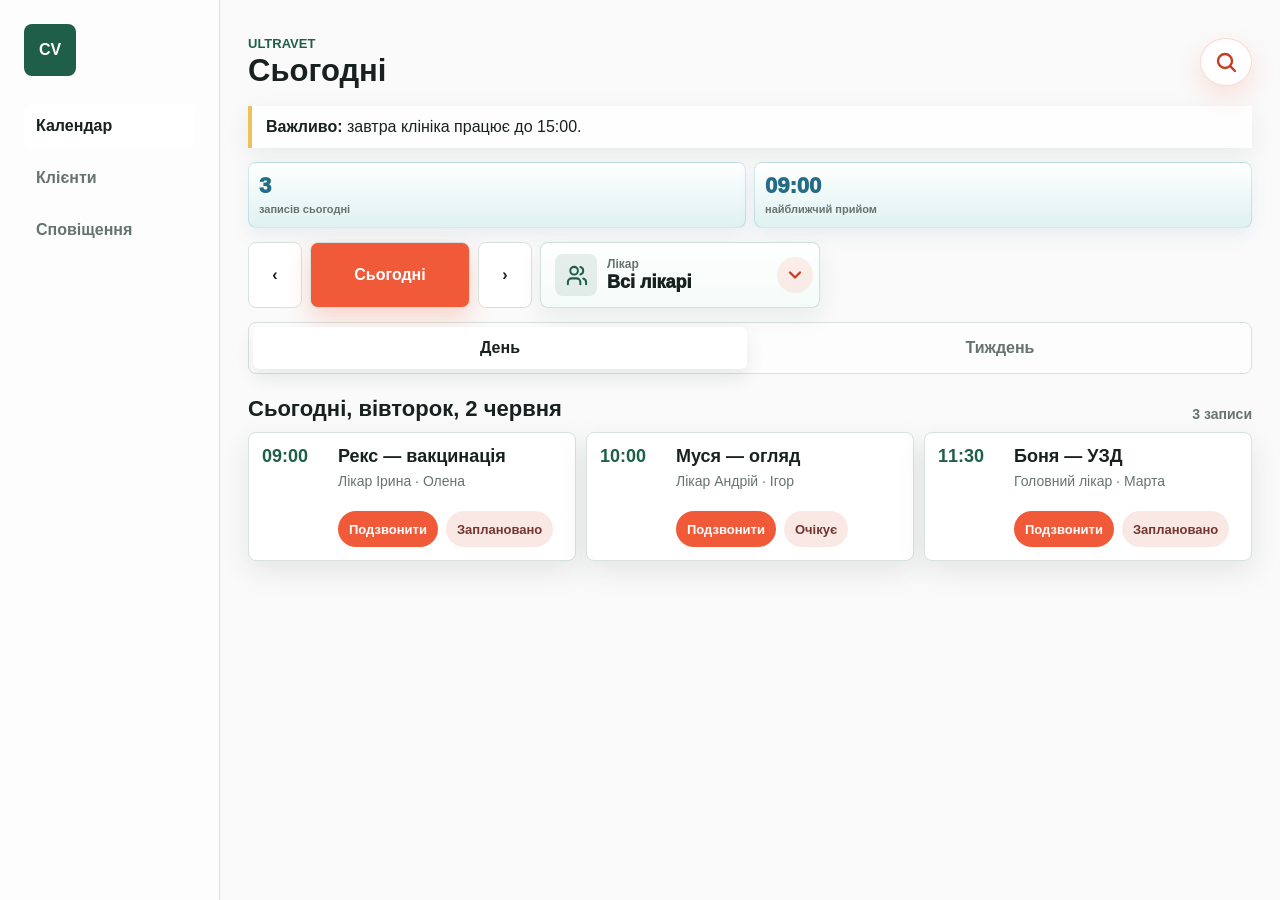
==== index.html @ 8dabe82d "Initial UltraVet prototype" ====
<!doctype html>
<html lang="uk">
  <head>
    <meta charset="UTF-8" />
    <meta name="viewport" content="width=device-width, initial-scale=1, viewport-fit=cover" />
    <title>UltraVet</title>
    <link rel="stylesheet" href="styles.css" />
  </head>
  <body>
    <div class="app-shell">
      <aside class="desktop-rail" aria-label="Основна навігація">
        <div class="brand-mark">CV</div>
        <nav>
          <button class="active" type="button" data-tab="calendar">Календар</button>
          <button type="button" data-tab="clients">Клієнти</button>
          <button type="button" data-tab="alerts">Сповіщення</button>
        </nav>
      </aside>

      <main class="screen" id="calendar">
        <header class="topbar">
          <div>
            <p class="eyebrow">UltraVet</p>
            <h1 id="dayTitle">Сьогодні</h1>
          </div>
          <button class="icon-button" id="openSearch" aria-label="Пошук">
            <svg viewBox="0 0 24 24" aria-hidden="true"><path d="m21 21-4.35-4.35M11 18a7 7 0 1 1 0-14 7 7 0 0 1 0 14Z"/></svg>
          </button>
        </header>

        <section class="notice calendar-only" aria-label="Важливе сповіщення">
          <strong>Важливо:</strong> завтра клініка працює до 15:00.
        </section>

        <section class="clinic-pulse calendar-only" aria-label="Стан дня">
          <article>
            <span id="todayTotal">0</span>
            <p>записів сьогодні</p>
          </article>
          <article>
            <span id="nextVisit">--:--</span>
            <p>найближчий прийом</p>
          </article>
        </section>

        <section class="day-controls calendar-only" aria-label="Керування календарем">
          <button class="chip" id="prevDay" aria-label="Попередній день">‹</button>
          <button class="chip primary" id="todayButton">Сьогодні</button>
          <button class="chip" id="nextDay" aria-label="Наступний день">›</button>
          <button class="chip filter doctor-filter" id="doctorFilter" type="button">
            <span class="filter-icon" aria-hidden="true">
              <svg viewBox="0 0 24 24"><path d="M16 21v-2a4 4 0 0 0-4-4H7a4 4 0 0 0-4 4v2M9.5 11a4 4 0 1 0 0-8 4 4 0 0 0 0 8ZM22 21v-2a4 4 0 0 0-3-3.87M16 3.13a4 4 0 0 1 0 7.75"/></svg>
            </span>
            <span class="filter-copy">
              <span class="filter-label">Лікар</span>
              <span class="filter-value" id="doctorFilterValue">Всі лікарі</span>
            </span>
            <span class="filter-chevron" aria-hidden="true">
              <svg viewBox="0 0 24 24"><path d="m6 9 6 6 6-6"/></svg>
            </span>
          </button>
        </section>

        <section class="view-switcher calendar-only" aria-label="Режим календаря">
          <button class="active" data-view="day">День</button>
          <button data-view="week">Тиждень</button>
        </section>

        <section class="schedule-panel calendar-only" aria-live="polite">
          <div class="schedule-heading">
            <h2 id="scheduleDate">Сьогодні</h2>
            <span id="appointmentCount">0 записів</span>
          </div>
          <div class="appointment-list" id="appointmentList"></div>
        </section>

        <section class="utility-page" id="utilityPage" hidden></section>
      </main>

      <button class="fab" id="newAppointment" aria-label="Новий запис">+</button>

      <nav class="bottom-nav" aria-label="Мобільна навігація">
        <button class="active" type="button" data-tab="calendar" aria-label="Календар">
          <svg viewBox="0 0 24 24" aria-hidden="true"><path d="M8 2v4M16 2v4M4 9h16M5 5h14a1 1 0 0 1 1 1v14a1 1 0 0 1-1 1H5a1 1 0 0 1-1-1V6a1 1 0 0 1 1-1Z"/></svg>
          Календар
        </button>
        <button type="button" data-tab="clients" aria-label="Клієнти">
          <svg viewBox="0 0 24 24" aria-hidden="true"><path d="M16 21v-2a4 4 0 0 0-4-4H7a4 4 0 0 0-4 4v2M9.5 11a4 4 0 1 0 0-8 4 4 0 0 0 0 8ZM22 21v-2a4 4 0 0 0-3-3.87M16 3.13a4 4 0 0 1 0 7.75"/></svg>
          Клієнти
        </button>
        <button type="button" data-tab="alerts" aria-label="Сповіщення">
          <svg viewBox="0 0 24 24" aria-hidden="true"><path d="M18 8a6 6 0 1 0-12 0c0 7-3 7-3 9h18c0-2-3-2-3-9ZM13.73 21a2 2 0 0 1-3.46 0"/></svg>
          <span class="nav-badge" aria-label="2 нові сповіщення">2</span>
          Сповіщення
        </button>
      </nav>
    </div>

    <div class="overlay" id="overlay" hidden></div>

    <section class="sheet" id="detailsSheet" aria-modal="true" role="dialog" aria-labelledby="detailsTitle" hidden>
      <div class="sheet-handle"></div>
      <div id="detailsContent"></div>
    </section>

    <section class="sheet tall" id="formSheet" aria-modal="true" role="dialog" aria-labelledby="formTitle" hidden>
      <div class="sheet-handle"></div>
      <form id="appointmentForm">
        <h2 id="formTitle">Новий запис</h2>
        <label>Дата <input name="date" type="date" required /></label>
        <label>Час початку <input name="start" type="time" required /></label>
        <label>
          Скільки часу забити
          <select name="duration" required>
            <option value="15">15 хв</option>
            <option value="30">30 хв</option>
            <option value="45">45 хв</option>
            <option value="60">1 година</option>
            <option value="90">1 год 30 хв</option>
            <option value="120">2 години</option>
          </select>
        </label>
        <label>Клієнт <input name="client" type="text" placeholder="Олена" required /></label>
        <label>Телефон <input name="phone" type="tel" placeholder="+380671112233" required /></label>
        <label>Тварина <input name="pet" type="text" placeholder="Рекс" required /></label>
        <label>Послуга <input name="service" type="text" placeholder="Вакцинація" required /></label>
        <label>
          Відповідальний лікар
          <select name="doctor" required></select>
        </label>
        <label>
          Статус
          <select name="status" required>
            <option>Заплановано</option>
            <option>Очікує</option>
            <option>В кабінеті</option>
            <option>Завершено</option>
          </select>
        </label>
        <label>Коментар <textarea name="comment" rows="3" placeholder="Коротка примітка"></textarea></label>
        <div class="sticky-actions">
          <button class="button ghost" type="button" data-close>Закрити</button>
          <button class="button save" type="submit">Зберегти запис</button>
        </div>
      </form>
    </section>

    <section class="sheet tall" id="searchSheet" aria-modal="true" role="dialog" aria-labelledby="searchTitle" hidden>
      <div class="sheet-handle"></div>
      <h2 id="searchTitle">Пошук</h2>
      <input class="search-input" id="searchInput" type="search" placeholder="Клієнт, телефон, тварина, послуга, лікар" />
      <div class="appointment-list compact" id="searchResults"></div>
    </section>

    <section class="sheet" id="doctorSheet" aria-modal="true" role="dialog" aria-labelledby="doctorTitle" hidden>
      <div class="sheet-handle"></div>
      <h2 id="doctorTitle">Фільтр по лікарю</h2>
      <div class="doctor-options" id="doctorOptions"></div>
    </section>

    <script src="app.js"></script>
  </body>
</html>
---- styles.css ----
:root {
  --ink: #18211f;
  --muted: #66736f;
  --line: #d8e2dc;
  --paper: #fafafa;
  --panel: #ffffff;
  --mint: #cce8d4;
  --pine: #1f5f4a;
  --accent: #f05a38;
  --accent-dark: #c63d24;
  --sky: #dff2f1;
  --blue: #246b86;
  --amber: #f0c05a;
  --coral: #dc6f5d;
  --shadow: 0 18px 48px rgba(30, 45, 39, 0.16);
  font-family: "Avenir Next", "Trebuchet MS", sans-serif;
}

* {
  box-sizing: border-box;
}

body {
  margin: 0;
  color: var(--ink);
  background: var(--paper);
}

button,
input,
select,
textarea {
  font: inherit;
}

button,
a {
  -webkit-tap-highlight-color: transparent;
}

.app-shell {
  min-height: 100dvh;
}

.screen {
  width: min(100%, 1120px);
  margin: 0 auto;
  padding: max(18px, env(safe-area-inset-top)) 16px 108px;
}

.topbar {
  display: flex;
  align-items: center;
  justify-content: space-between;
  gap: 16px;
  padding-top: 4px;
}

.eyebrow {
  margin: 0 0 4px;
  color: var(--pine);
  font-size: 13px;
  font-weight: 800;
  text-transform: uppercase;
}

h1,
h2,
p {
  margin-top: 0;
}

h1 {
  margin-bottom: 0;
  font-size: 31px;
  line-height: 1.05;
}

h2 {
  margin-bottom: 14px;
  font-size: 22px;
}

.icon-button,
.chip,
.button,
.fab,
.bottom-nav button {
  min-height: 48px;
  border: 0;
  cursor: pointer;
}

.icon-button {
  display: grid;
  place-items: center;
  width: 52px;
  border: 1px solid rgba(240, 90, 56, 0.22);
  border-radius: 50%;
  color: var(--accent-dark);
  background: var(--panel);
  box-shadow: 0 10px 26px rgba(240, 90, 56, 0.16);
  font-size: 28px;
}

.icon-button svg {
  width: 24px;
  height: 24px;
  fill: none;
  stroke: currentColor;
  stroke-linecap: round;
  stroke-linejoin: round;
  stroke-width: 2.4;
}

.notice {
  margin: 18px 0 14px;
  padding: 12px 14px;
  border-left: 4px solid var(--amber);
  background: rgba(255, 255, 255, 0.76);
  box-shadow: 0 8px 24px rgba(30, 45, 39, 0.08);
}

.clinic-pulse {
  display: grid;
  grid-template-columns: repeat(2, 1fr);
  gap: 8px;
  margin-bottom: 14px;
}

.clinic-pulse article {
  min-width: 0;
  padding: 12px 10px;
  border: 1px solid rgba(36, 107, 134, 0.16);
  border-radius: 8px;
  background: linear-gradient(180deg, white, var(--sky));
  box-shadow: 0 8px 18px rgba(36, 107, 134, 0.08);
}

.clinic-pulse span {
  display: block;
  color: var(--blue);
  font-size: 22px;
  font-weight: 950;
  line-height: 1;
}

.clinic-pulse p {
  margin: 6px 0 0;
  color: var(--muted);
  font-size: 11px;
  font-weight: 850;
  line-height: 1.15;
}

.day-controls {
  display: grid;
  grid-template-columns: 48px 1fr 48px;
  gap: 8px;
}

.chip {
  border: 1px solid var(--line);
  border-radius: 8px;
  color: var(--ink);
  background: var(--panel);
  font-weight: 800;
}

.chip.primary {
  color: white;
  background: var(--accent);
  box-shadow: 0 10px 24px rgba(240, 90, 56, 0.24);
}

.chip.filter {
  grid-column: 1 / -1;
  text-align: left;
  padding: 0 14px;
}

.doctor-filter {
  display: grid;
  grid-template-columns: 42px 1fr 28px;
  align-items: center;
  gap: 10px;
  min-height: 66px;
  padding: 8px 12px;
  border-color: rgba(31, 95, 74, 0.18);
  background: linear-gradient(180deg, #ffffff, #f4fbf8);
  box-shadow: 0 10px 24px rgba(30, 45, 39, 0.07);
}

.doctor-filter:focus-visible {
  outline: 3px solid rgba(240, 90, 56, 0.28);
  outline-offset: 2px;
  border-color: rgba(240, 90, 56, 0.42);
}

.filter-icon {
  display: grid;
  place-items: center;
  width: 42px;
  height: 42px;
  border-radius: 8px;
  color: var(--pine);
  background: rgba(31, 95, 74, 0.1);
}

.filter-icon svg {
  width: 23px;
  height: 23px;
  fill: none;
  stroke: currentColor;
  stroke-linecap: round;
  stroke-linejoin: round;
  stroke-width: 2.1;
}

.filter-copy {
  display: grid;
  gap: 2px;
  min-width: 0;
}

.filter-label {
  color: var(--muted);
  font-size: 12px;
  font-weight: 850;
  line-height: 1;
}

.filter-value {
  overflow: hidden;
  color: var(--ink);
  font-size: 18px;
  font-weight: 950;
  line-height: 1.15;
  text-overflow: ellipsis;
  white-space: nowrap;
}

.filter-chevron {
  display: grid;
  place-items: center;
  width: 36px;
  height: 36px;
  border-radius: 50%;
  color: var(--accent-dark);
  background: rgba(240, 90, 56, 0.1);
}

.filter-chevron svg {
  width: 20px;
  height: 20px;
  fill: none;
  stroke: currentColor;
  stroke-linecap: round;
  stroke-linejoin: round;
  stroke-width: 2.8;
}

.view-switcher {
  display: grid;
  grid-template-columns: repeat(2, 1fr);
  gap: 6px;
  margin: 14px 0;
  padding: 4px;
  border: 1px solid var(--line);
  border-radius: 8px;
  background: rgba(255, 255, 255, 0.7);
}

.view-switcher button {
  min-height: 42px;
  border: 0;
  border-radius: 6px;
  background: transparent;
  color: var(--muted);
  font-weight: 800;
}

.view-switcher .active {
  color: var(--ink);
  background: white;
  box-shadow: 0 8px 18px rgba(30, 45, 39, 0.1);
}

.schedule-panel {
  padding-top: 8px;
}

.schedule-heading {
  display: flex;
  align-items: end;
  justify-content: space-between;
  gap: 12px;
  margin-bottom: 10px;
}

.schedule-heading h2 {
  margin: 0;
}

.schedule-heading span {
  color: var(--muted);
  font-size: 14px;
  font-weight: 800;
}

.appointment-list {
  display: grid;
  gap: 10px;
}

.appointment-card {
  display: grid;
  grid-template-columns: 64px 1fr;
  gap: 12px;
  width: 100%;
  min-height: 86px;
  padding: 13px;
  border: 1px solid var(--line);
  border-radius: 8px;
  color: inherit;
  background: white;
  box-shadow: 0 10px 28px rgba(30, 45, 39, 0.1);
  text-align: left;
  transition: transform 160ms ease, border-color 160ms ease, box-shadow 160ms ease;
}

.appointment-card:active {
  transform: scale(0.985);
}

.appointment-card:focus-visible {
  outline: 3px solid rgba(240, 90, 56, 0.28);
  outline-offset: 2px;
}

.time {
  color: var(--pine);
  font-size: 18px;
  font-weight: 900;
}

.card-main strong {
  display: block;
  margin-bottom: 5px;
  font-size: 18px;
}

.meta {
  color: var(--muted);
  font-size: 14px;
  line-height: 1.35;
}

.card-actions {
  display: flex;
  flex-wrap: wrap;
  gap: 8px;
  grid-column: 2;
  margin-top: 8px;
}

.call-link,
.status-pill,
.status-action {
  display: inline-flex;
  align-items: center;
  min-height: 36px;
  padding: 0 11px;
  border-radius: 999px;
  font-size: 13px;
  font-weight: 900;
  text-decoration: none;
}

.call-link {
  color: white;
  background: var(--accent);
}

.status-pill {
  color: #74372d;
  background: rgba(220, 111, 93, 0.16);
}

.status-action {
  border: 0;
  color: var(--blue);
  background: rgba(36, 107, 134, 0.1);
  cursor: pointer;
}

.fab {
  position: fixed;
  right: 18px;
  bottom: calc(84px + env(safe-area-inset-bottom));
  z-index: 20;
  width: 62px;
  height: 62px;
  border-radius: 50%;
  color: white;
  background: var(--accent);
  box-shadow: 0 16px 34px rgba(240, 90, 56, 0.34);
  font-size: 34px;
  line-height: 1;
}

.bottom-nav {
  position: fixed;
  right: 0;
  bottom: 0;
  left: 0;
  z-index: 18;
  display: grid;
  grid-template-columns: repeat(3, 1fr);
  padding: 8px 6px calc(8px + env(safe-area-inset-bottom));
  border-top: 1px solid var(--line);
  background: rgba(255, 255, 255, 0.96);
  backdrop-filter: blur(18px);
}

.bottom-nav button {
  display: grid;
  place-items: center;
  gap: 4px;
  border: 0;
  color: var(--muted);
  background: transparent;
  font-size: 11px;
  font-weight: 800;
  text-decoration: none;
}

.bottom-nav svg {
  width: 22px;
  height: 22px;
  fill: none;
  stroke: currentColor;
  stroke-linecap: round;
  stroke-linejoin: round;
  stroke-width: 2.15;
}

.bottom-nav .active {
  color: var(--accent-dark);
}

.bottom-nav button {
  position: relative;
}

.nav-badge {
  position: absolute;
  top: 3px;
  right: 18%;
  display: grid;
  place-items: center;
  min-width: 18px;
  height: 18px;
  padding: 0 5px;
  border-radius: 999px;
  color: white;
  background: var(--accent);
  font-size: 10px;
  line-height: 1;
}

.overlay {
  position: fixed;
  inset: 0;
  z-index: 30;
  background: rgba(24, 33, 31, 0.34);
}

.sheet {
  position: fixed;
  right: 0;
  bottom: 0;
  left: 0;
  z-index: 40;
  max-height: 86dvh;
  padding: 10px 16px calc(18px + env(safe-area-inset-bottom));
  overflow: auto;
  border-radius: 18px 18px 0 0;
  background: var(--panel);
  box-shadow: var(--shadow);
}

.sheet.tall {
  max-height: 92dvh;
}

.sheet-handle {
  width: 44px;
  height: 5px;
  margin: 0 auto 18px;
  border-radius: 999px;
  background: #c7d2cc;
}

.detail-title {
  margin-bottom: 8px;
  font-size: 25px;
}

.detail-grid {
  display: grid;
  gap: 9px;
  margin: 18px 0;
}

.status-select {
  min-height: 46px;
  margin-top: 12px;
  margin-bottom: 16px;
  border-color: rgba(240, 90, 56, 0.34);
  font-weight: 900;
}

.detail-grid div {
  display: flex;
  justify-content: space-between;
  gap: 14px;
  padding-bottom: 9px;
  border-bottom: 1px solid var(--line);
}

.sheet-actions,
.sticky-actions {
  display: grid;
  grid-template-columns: 1fr 1fr;
  gap: 10px;
}

.sheet-actions {
  grid-template-columns: 1fr;
}

.button {
  display: inline-flex;
  align-items: center;
  justify-content: center;
  border-radius: 8px;
  padding: 0 16px;
  font-weight: 900;
  text-decoration: none;
}

.button.save {
  color: white;
  background: var(--accent);
}

.button.ghost {
  color: var(--ink);
  background: #edf3ef;
}

form {
  display: grid;
  gap: 12px;
}

label {
  display: grid;
  gap: 7px;
  color: var(--muted);
  font-size: 13px;
  font-weight: 900;
}

input,
select,
textarea {
  width: 100%;
  min-height: 50px;
  border: 1px solid var(--line);
  border-radius: 8px;
  padding: 12px;
  color: var(--ink);
  background: white;
}

textarea {
  resize: vertical;
}

.sticky-actions {
  position: sticky;
  bottom: 0;
  margin: 8px -16px calc(-18px - env(safe-area-inset-bottom));
  padding: 12px 16px calc(12px + env(safe-area-inset-bottom));
  background: linear-gradient(rgba(255, 255, 255, 0.82), white 28%);
}

.search-input {
  margin-bottom: 14px;
}

.doctor-options {
  display: grid;
  gap: 8px;
}

.doctor-options button {
  min-height: 52px;
  border: 1px solid var(--line);
  border-radius: 8px;
  background: white;
  text-align: left;
  padding: 0 14px;
  font-weight: 900;
}

.empty-state {
  padding: 28px 16px;
  border: 1px dashed #b7c8bf;
  border-radius: 8px;
  color: var(--muted);
  background: rgba(255, 255, 255, 0.62);
  text-align: center;
}

.utility-page {
  display: grid;
  gap: 12px;
  padding-top: 18px;
}

.utility-card {
  display: grid;
  gap: 8px;
  padding: 16px;
  border: 1px solid var(--line);
  border-radius: 8px;
  background: white;
  box-shadow: 0 10px 28px rgba(30, 45, 39, 0.08);
}

.utility-card h2,
.utility-card h3,
.utility-card p {
  margin: 0;
}

.utility-card h3 {
  font-size: 18px;
}

.utility-actions {
  display: flex;
  flex-wrap: wrap;
  gap: 8px;
  margin-top: 6px;
}

.mini-button {
  display: inline-flex;
  align-items: center;
  min-height: 40px;
  padding: 0 12px;
  border: 0;
  border-radius: 8px;
  color: white;
  background: var(--accent);
  font-weight: 900;
  text-decoration: none;
}

.desktop-rail {
  display: none;
}

@media (min-width: 760px) {
  .app-shell {
    display: grid;
    grid-template-columns: 220px 1fr;
  }

  .desktop-rail {
    position: sticky;
    top: 0;
    display: block;
    min-height: 100dvh;
    padding: 24px;
    border-right: 1px solid var(--line);
    background: rgba(255, 255, 255, 0.7);
  }

  .brand-mark {
    display: grid;
    place-items: center;
    width: 52px;
    height: 52px;
    margin-bottom: 28px;
    border-radius: 8px;
    color: white;
    background: var(--pine);
    font-weight: 900;
  }

  .desktop-rail nav {
    display: grid;
    gap: 8px;
  }

  .desktop-rail button {
    border: 0;
    padding: 13px 12px;
    border-radius: 8px;
    color: var(--muted);
    background: transparent;
    font-weight: 900;
    text-align: left;
    text-decoration: none;
  }

  .desktop-rail button.active {
    color: var(--ink);
    background: white;
  }

  .screen {
    padding: 32px 28px;
  }

  .bottom-nav,
  .fab {
    display: none;
  }

  .day-controls {
    grid-template-columns: 54px 160px 54px minmax(210px, 280px);
  }

  .chip.filter {
    grid-column: auto;
  }

  .appointment-list {
    grid-template-columns: repeat(2, minmax(0, 1fr));
  }

  .sheet {
    right: 28px;
    left: auto;
    width: min(460px, calc(100vw - 56px));
    border-radius: 18px;
    bottom: 28px;
  }
}

@media (min-width: 1100px) {
  .appointment-list {
    grid-template-columns: repeat(3, minmax(0, 1fr));
  }
}
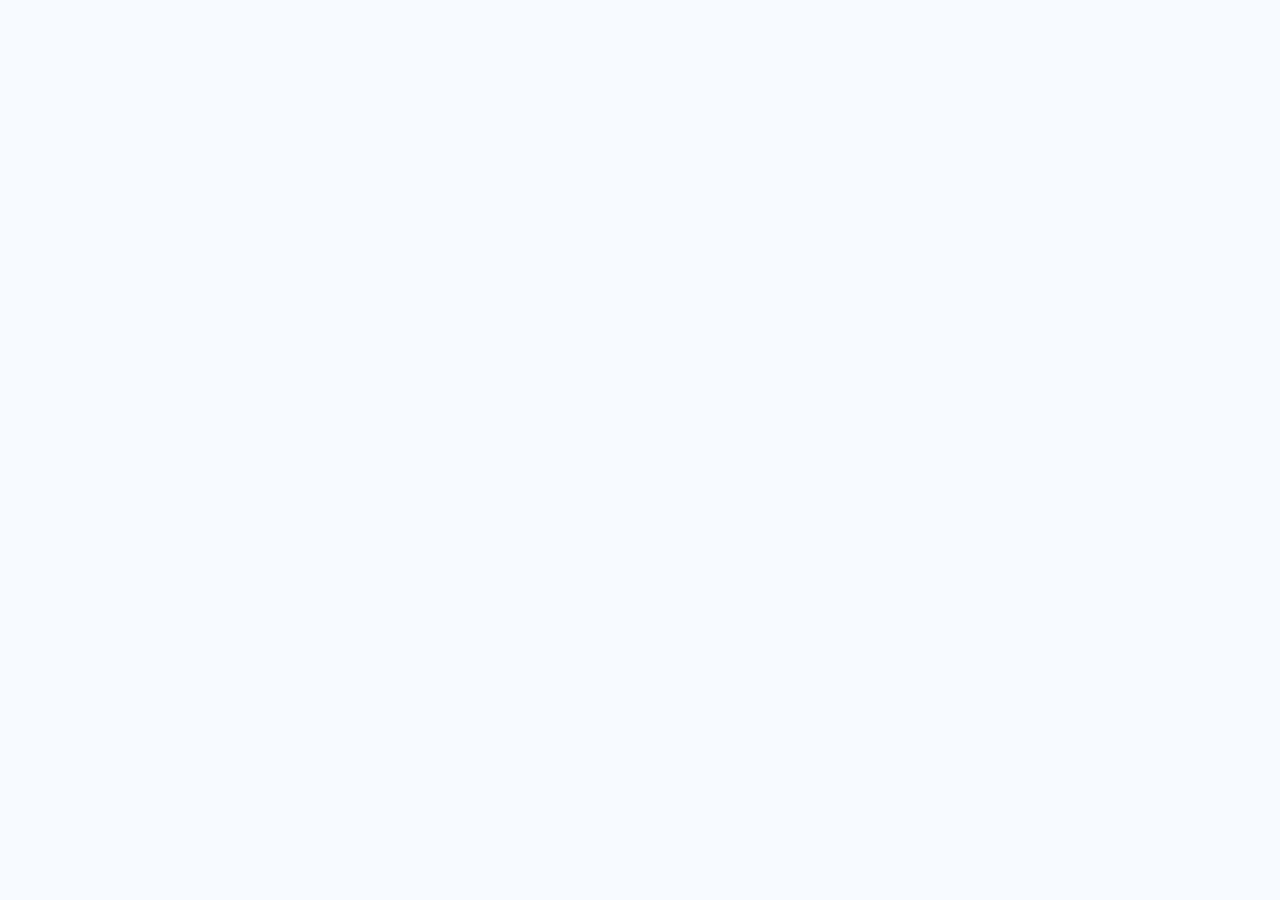
==== commit 8ee3850a: "fix" ====
--- a/index.html
+++ b/index.html
@@ -3,18 +3,46 @@
   <head>
     <meta charset="UTF-8" />
     <meta name="viewport" content="width=device-width, initial-scale=1, viewport-fit=cover" />
-    <title>UltraVet</title>
+    <title>CalendarVet</title>
     <link rel="stylesheet" href="styles.css" />
   </head>
   <body>
-    <div class="app-shell">
+
+    <!-- LOADING SPLASH -->
+    <div class="splash" id="splash" hidden>
+      <div class="splash-logo">UV</div>
+    </div>
+
+    <!-- LOGIN SCREEN -->
+    <div class="login-screen" id="loginScreen" hidden>
+      <div class="login-card">
+        <div class="login-logo">UV</div>
+        <h1 class="login-title">UltraVet</h1>
+        <p class="login-sub">Ветеринарна клініка</p>
+        <form id="loginForm">
+          <label>Email
+            <input name="email" type="email" placeholder="doctor@clinic.com" autocomplete="email" required />
+          </label>
+          <label>Пароль
+            <input name="password" type="password" placeholder="••••••••" autocomplete="current-password" required />
+          </label>
+          <div id="loginError" class="login-error" hidden></div>
+          <button class="button save login-btn" type="submit" id="loginBtn">Увійти</button>
+        </form>
+      </div>
+    </div>
+
+    <!-- MAIN APP -->
+    <div class="app-shell" id="appShell" hidden>
       <aside class="desktop-rail" aria-label="Основна навігація">
-        <div class="brand-mark">CV</div>
+        <div class="brand-mark">UltraVet</div>
         <nav>
           <button class="active" type="button" data-tab="calendar">Календар</button>
           <button type="button" data-tab="clients">Клієнти</button>
           <button type="button" data-tab="alerts">Сповіщення</button>
         </nav>
+        <div class="rail-user" id="railUser"></div>
+        <button class="rail-logout" id="logoutBtn" type="button">Вийти</button>
       </aside>
 
       <main class="screen" id="calendar">
@@ -23,14 +51,12 @@
             <p class="eyebrow">UltraVet</p>
             <h1 id="dayTitle">Сьогодні</h1>
           </div>
-          <button class="icon-button" id="openSearch" aria-label="Пошук">
-            <svg viewBox="0 0 24 24" aria-hidden="true"><path d="m21 21-4.35-4.35M11 18a7 7 0 1 1 0-14 7 7 0 0 1 0 14Z"/></svg>
-          </button>
+          <div class="topbar-actions">
+            <button class="icon-button mobile-only" id="mobileLogoutBtn" aria-label="Вийти">
+              <svg viewBox="0 0 24 24" aria-hidden="true"><path d="M9 21H5a2 2 0 0 1-2-2V5a2 2 0 0 1 2-2h4M16 17l5-5-5-5M21 12H9"/></svg>
+            </button>
+          </div>
         </header>
-
-        <section class="notice calendar-only" aria-label="Важливе сповіщення">
-          <strong>Важливо:</strong> завтра клініка працює до 15:00.
-        </section>
 
         <section class="clinic-pulse calendar-only" aria-label="Стан дня">
           <article>
@@ -66,12 +92,24 @@
           <button data-view="week">Тиждень</button>
         </section>
 
-        <section class="schedule-panel calendar-only" aria-live="polite">
+        <!-- DAY TIMELINE VIEW -->
+        <section class="timeline-panel calendar-only" id="timelinePanel" aria-live="polite">
           <div class="schedule-heading">
             <h2 id="scheduleDate">Сьогодні</h2>
             <span id="appointmentCount">0 записів</span>
           </div>
-          <div class="appointment-list" id="appointmentList"></div>
+          <div class="timeline-wrap" id="timelineWrap">
+            <div class="timeline-grid" id="timelineGrid"></div>
+          </div>
+        </section>
+
+        <!-- WEEK LIST VIEW -->
+        <section class="schedule-panel calendar-only" id="weekPanel" hidden aria-live="polite">
+          <div class="schedule-heading">
+            <h2 id="weekDate"></h2>
+            <span id="weekCount"></span>
+          </div>
+          <div class="appointment-list" id="weekList"></div>
         </section>
 
         <section class="utility-page" id="utilityPage" hidden></section>
@@ -90,7 +128,6 @@
         </button>
         <button type="button" data-tab="alerts" aria-label="Сповіщення">
           <svg viewBox="0 0 24 24" aria-hidden="true"><path d="M18 8a6 6 0 1 0-12 0c0 7-3 7-3 9h18c0-2-3-2-3-9ZM13.73 21a2 2 0 0 1-3.46 0"/></svg>
-          <span class="nav-badge" aria-label="2 нові сповіщення">2</span>
           Сповіщення
         </button>
       </nav>
@@ -98,11 +135,13 @@
 
     <div class="overlay" id="overlay" hidden></div>
 
+    <!-- DETAILS SHEET -->
     <section class="sheet" id="detailsSheet" aria-modal="true" role="dialog" aria-labelledby="detailsTitle" hidden>
       <div class="sheet-handle"></div>
       <div id="detailsContent"></div>
     </section>
 
+    <!-- FORM SHEET -->
     <section class="sheet tall" id="formSheet" aria-modal="true" role="dialog" aria-labelledby="formTitle" hidden>
       <div class="sheet-handle"></div>
       <form id="appointmentForm">
@@ -110,10 +149,10 @@
         <label>Дата <input name="date" type="date" required /></label>
         <label>Час початку <input name="start" type="time" required /></label>
         <label>
-          Скільки часу забити
+          Тривалість
           <select name="duration" required>
             <option value="15">15 хв</option>
-            <option value="30">30 хв</option>
+            <option value="30" selected>30 хв</option>
             <option value="45">45 хв</option>
             <option value="60">1 година</option>
             <option value="90">1 год 30 хв</option>
@@ -123,6 +162,7 @@
         <label>Клієнт <input name="client" type="text" placeholder="Олена" required /></label>
         <label>Телефон <input name="phone" type="tel" placeholder="+380671112233" required /></label>
         <label>Тварина <input name="pet" type="text" placeholder="Рекс" required /></label>
+        <label>Вид/порода <input name="animal" type="text" placeholder="собака, лабрадор" /></label>
         <label>Послуга <input name="service" type="text" placeholder="Вакцинація" required /></label>
         <label>
           Відповідальний лікар
@@ -140,11 +180,12 @@
         <label>Коментар <textarea name="comment" rows="3" placeholder="Коротка примітка"></textarea></label>
         <div class="sticky-actions">
           <button class="button ghost" type="button" data-close>Закрити</button>
-          <button class="button save" type="submit">Зберегти запис</button>
+          <button class="button save" type="submit" id="formSaveBtn">Зберегти</button>
         </div>
       </form>
     </section>
 
+    <!-- SEARCH SHEET -->
     <section class="sheet tall" id="searchSheet" aria-modal="true" role="dialog" aria-labelledby="searchTitle" hidden>
       <div class="sheet-handle"></div>
       <h2 id="searchTitle">Пошук</h2>
@@ -152,12 +193,14 @@
       <div class="appointment-list compact" id="searchResults"></div>
     </section>
 
+    <!-- DOCTOR FILTER SHEET -->
     <section class="sheet" id="doctorSheet" aria-modal="true" role="dialog" aria-labelledby="doctorTitle" hidden>
       <div class="sheet-handle"></div>
       <h2 id="doctorTitle">Фільтр по лікарю</h2>
       <div class="doctor-options" id="doctorOptions"></div>
     </section>
 
+    <script src="https://cdn.jsdelivr.net/npm/@supabase/supabase-js@2.39.3/dist/umd/supabase.min.js"></script>
     <script src="app.js"></script>
   </body>
 </html>
--- a/styles.css
+++ b/styles.css
@@ -1,761 +1,1021 @@
+/* ─── TOKENS ─────────────────────────────────────────────────────────────────── */
 :root {
-  --ink: #18211f;
-  --muted: #66736f;
-  --line: #d8e2dc;
-  --paper: #fafafa;
-  --panel: #ffffff;
-  --mint: #cce8d4;
-  --pine: #1f5f4a;
-  --accent: #f05a38;
-  --accent-dark: #c63d24;
-  --sky: #dff2f1;
-  --blue: #246b86;
-  --amber: #f0c05a;
-  --coral: #dc6f5d;
-  --shadow: 0 18px 48px rgba(30, 45, 39, 0.16);
-  font-family: "Avenir Next", "Trebuchet MS", sans-serif;
-}
-
-* {
-  box-sizing: border-box;
-}
-
-body {
+  /* Brand */
+  --teal:        #0d7377;
+  --teal-dark:   #085a5e;
+  --teal-light:  #e6f5f5;
+  --teal-mid:    #b2dede;
+
+  /* Neutrals */
+  --ink:         #111827;
+  --ink-2:       #374151;
+  --muted:       #6b7280;
+  --line:        #e5e7eb;
+  --paper:       #f9fafb;
+  --panel:       #ffffff;
+
+  /* Semantic */
+  --red:         #dc2626;
+  --red-bg:      #fee2e2;
+  --amber:       #d97706;
+  --amber-bg:    #fef3c7;
+  --green:       #16a34a;
+  --green-bg:    #dcfce7;
+  --blue:        #2563eb;
+  --blue-bg:     #dbeafe;
+
+  /* UI */
+  --radius-sm:   6px;
+  --radius:      10px;
+  --radius-lg:   16px;
+  --shadow-sm:   0 1px 3px rgba(0,0,0,.08), 0 1px 2px rgba(0,0,0,.06);
+  --shadow:      0 4px 16px rgba(0,0,0,.1);
+  --shadow-lg:   0 12px 40px rgba(0,0,0,.14);
+
+  font-family: -apple-system, "SF Pro Display", "Segoe UI", Roboto, sans-serif;
+  font-size: 16px;
+  -webkit-font-smoothing: antialiased;
+}
+
+/* ─── RESET ──────────────────────────────────────────────────────────────────── */
+*, *::before, *::after { box-sizing: border-box; }
+
+[hidden] { display: none !important; }
+
+html, body {
   margin: 0;
+  max-width: 100%;
+  overflow-x: hidden;
+  background: var(--paper);
   color: var(--ink);
-  background: var(--paper);
-}
-
-button,
-input,
-select,
-textarea {
-  font: inherit;
-}
-
-button,
-a {
-  -webkit-tap-highlight-color: transparent;
-}
-
-.app-shell {
+}
+
+h1, h2, h3, p { margin: 0; }
+
+img, svg, video, canvas { max-width: 100%; }
+
+button, input, select, textarea, a, article, section, div { min-width: 0; }
+
+button, a, strong, span, p, h1, h2, h3 { overflow-wrap: anywhere; }
+
+button, input, select, textarea { font: inherit; }
+
+button, a { -webkit-tap-highlight-color: transparent; cursor: pointer; }
+
+input, select, textarea {
+  width: 100%;
+  border: 1.5px solid var(--line);
+  border-radius: var(--radius);
+  padding: 11px 13px;
+  color: var(--ink);
+  background: var(--panel);
+  font-size: 15px;
+  outline: none;
+  transition: border-color .15s;
+}
+input:focus, select:focus, textarea:focus {
+  border-color: var(--teal);
+  box-shadow: 0 0 0 3px rgba(13,115,119,.12);
+}
+textarea { resize: vertical; min-height: 80px; }
+
+select { min-height: 46px; }
+
+/* ─── SPLASH ─────────────────────────────────────────────────────────────────── */
+.splash {
+  display: flex;
+  flex-direction: column;
+  align-items: center;
+  justify-content: center;
+  gap: 16px;
   min-height: 100dvh;
-}
+  background: var(--teal-light);
+}
+
+.splash-logo {
+  display: grid;
+  place-items: center;
+  width: 72px;
+  height: 72px;
+  border-radius: 20px;
+  background: var(--teal);
+  color: #fff;
+  font-size: 22px;
+  font-weight: 800;
+  letter-spacing: -.5px;
+  animation: pulse 1.4s ease-in-out infinite;
+}
+
+@keyframes pulse {
+  0%, 100% { transform: scale(1);    opacity: 1; }
+  50%       { transform: scale(.92); opacity: .7; }
+}
+
+/* ─── LOGIN ──────────────────────────────────────────────────────────────────── */
+.login-screen {
+  display: flex;
+  align-items: center;
+  justify-content: center;
+  min-height: 100dvh;
+  padding: 20px 16px;
+  background: var(--teal-light);
+}
+
+.login-card {
+  width: 100%;
+  max-width: 380px;
+  padding: 32px 24px 28px;
+  border-radius: var(--radius-lg);
+  background: var(--panel);
+  box-shadow: var(--shadow-lg);
+}
+
+.login-logo {
+  display: grid;
+  place-items: center;
+  width: 56px;
+  height: 56px;
+  margin: 0 auto 14px;
+  border-radius: 14px;
+  background: var(--teal);
+  color: #fff;
+  font-size: 18px;
+  font-weight: 800;
+}
+
+.login-title {
+  font-size: 22px;
+  font-weight: 800;
+  text-align: center;
+  margin-bottom: 3px;
+  color: var(--ink);
+}
+
+.login-sub {
+  font-size: 13px;
+  text-align: center;
+  color: var(--muted);
+  margin-bottom: 24px;
+}
+
+.login-card form { display: grid; gap: 12px; }
+
+.login-card label {
+  display: grid;
+  gap: 5px;
+  font-size: 12px;
+  font-weight: 700;
+  color: var(--muted);
+  text-transform: uppercase;
+  letter-spacing: .4px;
+}
+
+.login-btn {
+  width: 100%;
+  min-height: 48px;
+  margin-top: 4px;
+  border: 0;
+  border-radius: var(--radius);
+  background: var(--teal);
+  color: #fff;
+  font-size: 15px;
+  font-weight: 700;
+  letter-spacing: .2px;
+  transition: background .15s, transform .1s;
+}
+.login-btn:active { background: var(--teal-dark); transform: scale(.98); }
+
+.login-error {
+  padding: 10px 12px;
+  border-radius: var(--radius-sm);
+  background: var(--red-bg);
+  color: var(--red);
+  font-size: 13px;
+  font-weight: 600;
+}
+
+/* ─── APP SHELL ──────────────────────────────────────────────────────────────── */
+.app-shell { min-height: 100dvh; }
 
 .screen {
   width: min(100%, 1120px);
   margin: 0 auto;
-  padding: max(18px, env(safe-area-inset-top)) 16px 108px;
-}
-
+  padding: max(16px, env(safe-area-inset-top)) 14px calc(80px + env(safe-area-inset-bottom));
+}
+
+/* ─── TOPBAR ─────────────────────────────────────────────────────────────────── */
 .topbar {
   display: flex;
   align-items: center;
   justify-content: space-between;
-  gap: 16px;
-  padding-top: 4px;
+  gap: 12px;
+  padding-bottom: 12px;
 }
 
 .eyebrow {
-  margin: 0 0 4px;
-  color: var(--pine);
-  font-size: 13px;
+  font-size: 11px;
+  font-weight: 700;
+  text-transform: uppercase;
+  letter-spacing: .8px;
+  color: var(--teal);
+  margin-bottom: 2px;
+}
+
+h1 {
+  font-size: 26px;
   font-weight: 800;
-  text-transform: uppercase;
-}
-
-h1,
-h2,
-p {
-  margin-top: 0;
-}
-
-h1 {
-  margin-bottom: 0;
-  font-size: 31px;
-  line-height: 1.05;
+  line-height: 1.1;
+  color: var(--ink);
+  letter-spacing: -.3px;
 }
 
 h2 {
-  margin-bottom: 14px;
-  font-size: 22px;
-}
-
-.icon-button,
-.chip,
-.button,
-.fab,
-.bottom-nav button {
-  min-height: 48px;
-  border: 0;
-  cursor: pointer;
-}
+  font-size: 18px;
+  font-weight: 700;
+  color: var(--ink);
+}
+
+.topbar-actions { display: flex; gap: 8px; align-items: center; }
+.mobile-only { display: grid; }
 
 .icon-button {
   display: grid;
   place-items: center;
-  width: 52px;
-  border: 1px solid rgba(240, 90, 56, 0.22);
+  width: 44px;
+  height: 44px;
+  border: 1.5px solid var(--line);
   border-radius: 50%;
-  color: var(--accent-dark);
   background: var(--panel);
-  box-shadow: 0 10px 26px rgba(240, 90, 56, 0.16);
-  font-size: 28px;
-}
-
+  color: var(--ink-2);
+  box-shadow: var(--shadow-sm);
+  transition: background .15s, border-color .15s;
+}
+.icon-button:active { background: var(--teal-light); border-color: var(--teal-mid); }
 .icon-button svg {
-  width: 24px;
-  height: 24px;
-  fill: none;
-  stroke: currentColor;
-  stroke-linecap: round;
-  stroke-linejoin: round;
-  stroke-width: 2.4;
-}
-
-.notice {
-  margin: 18px 0 14px;
+  width: 20px; height: 20px;
+  fill: none; stroke: currentColor;
+  stroke-linecap: round; stroke-linejoin: round; stroke-width: 2;
+}
+
+/* ─── PULSE STATS ────────────────────────────────────────────────────────────── */
+.clinic-pulse {
+  display: grid;
+  grid-template-columns: 1fr 1fr;
+  gap: 8px;
+  margin-bottom: 12px;
+}
+
+.clinic-pulse article {
   padding: 12px 14px;
-  border-left: 4px solid var(--amber);
-  background: rgba(255, 255, 255, 0.76);
-  box-shadow: 0 8px 24px rgba(30, 45, 39, 0.08);
-}
-
-.clinic-pulse {
-  display: grid;
-  grid-template-columns: repeat(2, 1fr);
-  gap: 8px;
-  margin-bottom: 14px;
-}
-
-.clinic-pulse article {
-  min-width: 0;
-  padding: 12px 10px;
-  border: 1px solid rgba(36, 107, 134, 0.16);
-  border-radius: 8px;
-  background: linear-gradient(180deg, white, var(--sky));
-  box-shadow: 0 8px 18px rgba(36, 107, 134, 0.08);
+  border-radius: var(--radius);
+  background: var(--panel);
+  border: 1.5px solid var(--teal-mid);
+  box-shadow: var(--shadow-sm);
 }
 
 .clinic-pulse span {
   display: block;
-  color: var(--blue);
-  font-size: 22px;
-  font-weight: 950;
+  font-size: 24px;
+  font-weight: 800;
+  color: var(--teal);
   line-height: 1;
 }
 
 .clinic-pulse p {
-  margin: 6px 0 0;
+  margin-top: 4px;
+  font-size: 11px;
+  font-weight: 600;
   color: var(--muted);
-  font-size: 11px;
-  font-weight: 850;
-  line-height: 1.15;
-}
-
+  line-height: 1.3;
+}
+
+/* ─── DAY CONTROLS ───────────────────────────────────────────────────────────── */
 .day-controls {
   display: grid;
-  grid-template-columns: 48px 1fr 48px;
-  gap: 8px;
+  grid-template-columns: 44px 1fr 44px;
+  gap: 7px;
+  margin-bottom: 10px;
 }
 
 .chip {
-  border: 1px solid var(--line);
-  border-radius: 8px;
+  display: inline-flex;
+  align-items: center;
+  justify-content: center;
+  min-height: 44px;
+  border: 1.5px solid var(--line);
+  border-radius: var(--radius);
+  background: var(--panel);
   color: var(--ink);
-  background: var(--panel);
-  font-weight: 800;
-}
+  font-size: 14px;
+  font-weight: 700;
+  box-shadow: var(--shadow-sm);
+  transition: background .15s;
+}
+.chip:active { background: var(--teal-light); }
 
 .chip.primary {
-  color: white;
-  background: var(--accent);
-  box-shadow: 0 10px 24px rgba(240, 90, 56, 0.24);
-}
+  background: var(--teal);
+  border-color: var(--teal);
+  color: #fff;
+  box-shadow: 0 4px 12px rgba(13,115,119,.3);
+}
+.chip.primary:active { background: var(--teal-dark); }
 
 .chip.filter {
   grid-column: 1 / -1;
-  text-align: left;
-  padding: 0 14px;
+  justify-content: stretch;
+  padding: 0;
 }
 
 .doctor-filter {
   display: grid;
-  grid-template-columns: 42px 1fr 28px;
+  grid-template-columns: 40px 1fr 32px;
   align-items: center;
   gap: 10px;
-  min-height: 66px;
-  padding: 8px 12px;
-  border-color: rgba(31, 95, 74, 0.18);
-  background: linear-gradient(180deg, #ffffff, #f4fbf8);
-  box-shadow: 0 10px 24px rgba(30, 45, 39, 0.07);
-}
-
-.doctor-filter:focus-visible {
-  outline: 3px solid rgba(240, 90, 56, 0.28);
-  outline-offset: 2px;
-  border-color: rgba(240, 90, 56, 0.42);
+  min-height: 56px;
+  padding: 0 12px;
+  border-color: var(--teal-mid);
+  background: linear-gradient(135deg, var(--panel), var(--teal-light));
 }
 
 .filter-icon {
-  display: grid;
-  place-items: center;
-  width: 42px;
-  height: 42px;
-  border-radius: 8px;
-  color: var(--pine);
-  background: rgba(31, 95, 74, 0.1);
-}
-
-.filter-icon svg {
-  width: 23px;
-  height: 23px;
-  fill: none;
-  stroke: currentColor;
-  stroke-linecap: round;
-  stroke-linejoin: round;
-  stroke-width: 2.1;
-}
-
-.filter-copy {
-  display: grid;
-  gap: 2px;
-  min-width: 0;
-}
-
-.filter-label {
-  color: var(--muted);
-  font-size: 12px;
-  font-weight: 850;
-  line-height: 1;
-}
-
-.filter-value {
-  overflow: hidden;
-  color: var(--ink);
-  font-size: 18px;
-  font-weight: 950;
-  line-height: 1.15;
-  text-overflow: ellipsis;
-  white-space: nowrap;
-}
-
-.filter-chevron {
   display: grid;
   place-items: center;
   width: 36px;
   height: 36px;
+  border-radius: var(--radius-sm);
+  background: rgba(13,115,119,.1);
+  color: var(--teal);
+  flex-shrink: 0;
+}
+.filter-icon svg {
+  width: 20px; height: 20px;
+  fill: none; stroke: currentColor;
+  stroke-linecap: round; stroke-linejoin: round; stroke-width: 2;
+}
+
+.filter-copy { display: grid; gap: 1px; min-width: 0; }
+.filter-label { font-size: 11px; font-weight: 700; color: var(--muted); text-transform: uppercase; letter-spacing: .4px; line-height: 1; }
+.filter-value { font-size: 15px; font-weight: 800; color: var(--ink); overflow: hidden; text-overflow: ellipsis; white-space: nowrap; }
+
+.filter-chevron {
+  display: grid;
+  place-items: center;
+  width: 28px;
+  height: 28px;
   border-radius: 50%;
-  color: var(--accent-dark);
-  background: rgba(240, 90, 56, 0.1);
-}
-
+  background: rgba(13,115,119,.1);
+  color: var(--teal);
+}
 .filter-chevron svg {
-  width: 20px;
-  height: 20px;
-  fill: none;
-  stroke: currentColor;
-  stroke-linecap: round;
-  stroke-linejoin: round;
-  stroke-width: 2.8;
-}
-
+  width: 16px; height: 16px;
+  fill: none; stroke: currentColor;
+  stroke-linecap: round; stroke-linejoin: round; stroke-width: 2.5;
+}
+
+/* ─── VIEW SWITCHER ──────────────────────────────────────────────────────────── */
 .view-switcher {
   display: grid;
-  grid-template-columns: repeat(2, 1fr);
-  gap: 6px;
-  margin: 14px 0;
+  grid-template-columns: 1fr 1fr;
+  gap: 4px;
   padding: 4px;
-  border: 1px solid var(--line);
-  border-radius: 8px;
-  background: rgba(255, 255, 255, 0.7);
+  margin-bottom: 12px;
+  border: 1.5px solid var(--line);
+  border-radius: var(--radius);
+  background: var(--paper);
 }
 
 .view-switcher button {
-  min-height: 42px;
+  min-height: 36px;
   border: 0;
-  border-radius: 6px;
+  border-radius: 7px;
   background: transparent;
   color: var(--muted);
-  font-weight: 800;
-}
-
+  font-size: 13px;
+  font-weight: 700;
+  transition: background .15s, color .15s;
+}
 .view-switcher .active {
+  background: var(--panel);
   color: var(--ink);
-  background: white;
-  box-shadow: 0 8px 18px rgba(30, 45, 39, 0.1);
-}
-
-.schedule-panel {
-  padding-top: 8px;
-}
-
+  box-shadow: var(--shadow-sm);
+}
+
+/* ─── SCHEDULE HEADING ───────────────────────────────────────────────────────── */
 .schedule-heading {
   display: flex;
-  align-items: end;
+  align-items: center;
   justify-content: space-between;
-  gap: 12px;
+  gap: 8px;
   margin-bottom: 10px;
 }
-
-.schedule-heading h2 {
-  margin: 0;
-}
-
-.schedule-heading span {
+.schedule-heading h2 { font-size: 16px; font-weight: 700; color: var(--ink-2); }
+.schedule-heading span { font-size: 12px; font-weight: 600; color: var(--muted); white-space: nowrap; }
+
+/* ─── TIMELINE ───────────────────────────────────────────────────────────────── */
+.timeline-panel { padding-top: 0; }
+
+.timeline-wrap {
+  overflow-y: auto;
+  max-height: calc(100dvh - 320px);
+  border: 1.5px solid var(--line);
+  border-radius: var(--radius);
+  background: var(--panel);
+  box-shadow: var(--shadow-sm);
+}
+
+.timeline-grid { position: relative; width: 100%; }
+
+.tl-hour-row {
+  position: absolute;
+  left: 0; right: 0;
+  display: flex;
+  align-items: flex-start;
+  pointer-events: none;
+}
+
+.tl-hour-label {
+  flex: 0 0 48px;
+  padding: 0 6px 0 8px;
+  font-size: 10px;
+  font-weight: 600;
   color: var(--muted);
+  line-height: 1;
+  transform: translateY(-5px);
+  user-select: none;
+}
+
+.tl-hour-line {
+  flex: 1;
+  height: 1px;
+  background: var(--line);
+}
+
+.tl-half-row {
+  position: absolute;
+  left: 48px; right: 0;
+  height: 1px;
+  background: repeating-linear-gradient(90deg, var(--line) 0, var(--line) 3px, transparent 3px, transparent 8px);
+  opacity: .5;
+  pointer-events: none;
+}
+
+.tl-now {
+  position: absolute;
+  left: 44px; right: 0;
+  z-index: 5;
+  display: flex;
+  align-items: center;
+  pointer-events: none;
+}
+.tl-now-dot {
+  width: 9px; height: 9px;
+  margin-left: -4px;
+  border-radius: 50%;
+  background: var(--red);
+  flex-shrink: 0;
+}
+.tl-now-line { flex: 1; height: 2px; background: var(--red); }
+
+.tl-event {
+  position: absolute;
+  z-index: 4;
+  overflow: hidden;
+  border-radius: var(--radius-sm);
+  padding: 3px 7px;
+  cursor: pointer;
+  box-shadow: 0 1px 4px rgba(0,0,0,.1);
+  transition: opacity .12s, transform .12s;
+}
+.tl-event:hover  { opacity: .86; }
+.tl-event:active { transform: scale(.97); }
+
+.tl-event-time  { display: block; font-size: 9px;  font-weight: 700; opacity: .7; line-height: 1.3; }
+.tl-event-title { display: block; font-size: 11px; font-weight: 700; line-height: 1.3; overflow: hidden; text-overflow: ellipsis; white-space: nowrap; }
+.tl-event-meta  { display: block; font-size: 10px; opacity: .65; overflow: hidden; text-overflow: ellipsis; white-space: nowrap; }
+
+/* ─── APPOINTMENT CARD (week view) ──────────────────────────────────────────── */
+.appointment-list { display: grid; gap: 8px; }
+
+.appointment-card {
+  display: grid;
+  grid-template-columns: 52px 1fr;
+  gap: 10px;
+  width: 100%;
+  min-height: 76px;
+  padding: 11px 12px;
+  border: 1.5px solid var(--line);
+  border-radius: var(--radius);
+  background: var(--panel);
+  box-shadow: var(--shadow-sm);
+  color: inherit;
+  text-align: left;
+  transition: transform .15s, box-shadow .15s;
+}
+.appointment-card:active {
+  transform: scale(.985);
+  box-shadow: var(--shadow);
+}
+.appointment-card:focus-visible {
+  outline: 2px solid var(--teal);
+  outline-offset: 2px;
+}
+
+.time {
   font-size: 14px;
   font-weight: 800;
-}
-
-.appointment-list {
-  display: grid;
-  gap: 10px;
-}
-
-.appointment-card {
-  display: grid;
-  grid-template-columns: 64px 1fr;
-  gap: 12px;
-  width: 100%;
-  min-height: 86px;
-  padding: 13px;
-  border: 1px solid var(--line);
-  border-radius: 8px;
-  color: inherit;
-  background: white;
-  box-shadow: 0 10px 28px rgba(30, 45, 39, 0.1);
-  text-align: left;
-  transition: transform 160ms ease, border-color 160ms ease, box-shadow 160ms ease;
-}
-
-.appointment-card:active {
-  transform: scale(0.985);
-}
-
-.appointment-card:focus-visible {
-  outline: 3px solid rgba(240, 90, 56, 0.28);
-  outline-offset: 2px;
-}
-
-.time {
-  color: var(--pine);
-  font-size: 18px;
-  font-weight: 900;
+  color: var(--teal-dark);
+  line-height: 1.2;
 }
 
 .card-main strong {
   display: block;
-  margin-bottom: 5px;
-  font-size: 18px;
+  font-size: 14px;
+  font-weight: 700;
+  margin-bottom: 3px;
+  color: var(--ink);
 }
 
 .meta {
+  font-size: 12px;
   color: var(--muted);
-  font-size: 14px;
-  line-height: 1.35;
-}
+  line-height: 1.4;
+}
+
+.card-date { display: block; font-size: 11px; }
 
 .card-actions {
   display: flex;
   flex-wrap: wrap;
-  gap: 8px;
+  gap: 6px;
   grid-column: 2;
-  margin-top: 8px;
-}
-
-.call-link,
-.status-pill,
-.status-action {
+  margin-top: 6px;
+}
+
+.call-link, .status-pill, .status-action {
   display: inline-flex;
   align-items: center;
-  min-height: 36px;
-  padding: 0 11px;
+  min-height: 30px;
+  padding: 0 10px;
   border-radius: 999px;
-  font-size: 13px;
-  font-weight: 900;
+  font-size: 11px;
+  font-weight: 700;
   text-decoration: none;
-}
-
-.call-link {
-  color: white;
-  background: var(--accent);
-}
-
-.status-pill {
-  color: #74372d;
-  background: rgba(220, 111, 93, 0.16);
-}
-
-.status-action {
-  border: 0;
-  color: var(--blue);
-  background: rgba(36, 107, 134, 0.1);
-  cursor: pointer;
-}
-
+  white-space: nowrap;
+}
+
+.call-link { background: var(--teal); color: #fff; }
+.call-link:active { background: var(--teal-dark); }
+
+/* Status pills */
+.status-pill { background: rgba(107,114,128,.12); color: var(--ink-2); }
+.status-pill[data-status="Завершено"]  { background: var(--green-bg);  color: var(--green); }
+.status-pill[data-status="В кабінеті"] { background: var(--blue-bg);   color: var(--blue); }
+.status-pill[data-status="Очікує"]     { background: var(--amber-bg);  color: var(--amber); }
+
+.status-action { border: 0; background: rgba(13,115,119,.1); color: var(--teal); }
+
+/* ─── FAB ────────────────────────────────────────────────────────────────────── */
 .fab {
   position: fixed;
-  right: 18px;
-  bottom: calc(84px + env(safe-area-inset-bottom));
+  right: 16px;
+  bottom: calc(72px + env(safe-area-inset-bottom));
   z-index: 20;
-  width: 62px;
-  height: 62px;
+  display: grid;
+  place-items: center;
+  width: 56px;
+  height: 56px;
+  border: 0;
   border-radius: 50%;
-  color: white;
-  background: var(--accent);
-  box-shadow: 0 16px 34px rgba(240, 90, 56, 0.34);
-  font-size: 34px;
+  background: var(--teal);
+  color: #fff;
+  font-size: 28px;
   line-height: 1;
-}
-
+  box-shadow: 0 6px 20px rgba(13,115,119,.4);
+  transition: transform .15s, box-shadow .15s;
+}
+.fab:active { transform: scale(.93); box-shadow: 0 3px 10px rgba(13,115,119,.4); }
+
+/* ─── BOTTOM NAV ─────────────────────────────────────────────────────────────── */
 .bottom-nav {
   position: fixed;
-  right: 0;
-  bottom: 0;
-  left: 0;
+  right: 0; bottom: 0; left: 0;
   z-index: 18;
   display: grid;
   grid-template-columns: repeat(3, 1fr);
-  padding: 8px 6px calc(8px + env(safe-area-inset-bottom));
+  padding: 6px 4px calc(6px + env(safe-area-inset-bottom));
   border-top: 1px solid var(--line);
-  background: rgba(255, 255, 255, 0.96);
-  backdrop-filter: blur(18px);
+  background: rgba(255,255,255,.97);
+  backdrop-filter: blur(20px);
 }
 
 .bottom-nav button {
   display: grid;
   place-items: center;
-  gap: 4px;
+  gap: 3px;
+  min-height: 48px;
   border: 0;
+  background: transparent;
   color: var(--muted);
-  background: transparent;
-  font-size: 11px;
-  font-weight: 800;
-  text-decoration: none;
-}
-
+  font-size: 10px;
+  font-weight: 700;
+  position: relative;
+}
+.bottom-nav .active { color: var(--teal); }
 .bottom-nav svg {
-  width: 22px;
-  height: 22px;
-  fill: none;
-  stroke: currentColor;
-  stroke-linecap: round;
-  stroke-linejoin: round;
-  stroke-width: 2.15;
-}
-
-.bottom-nav .active {
-  color: var(--accent-dark);
-}
-
-.bottom-nav button {
-  position: relative;
+  width: 22px; height: 22px;
+  fill: none; stroke: currentColor;
+  stroke-linecap: round; stroke-linejoin: round; stroke-width: 2;
 }
 
 .nav-badge {
   position: absolute;
-  top: 3px;
-  right: 18%;
+  top: 4px;
+  right: 20%;
   display: grid;
   place-items: center;
-  min-width: 18px;
-  height: 18px;
-  padding: 0 5px;
+  min-width: 16px;
+  height: 16px;
+  padding: 0 4px;
   border-radius: 999px;
-  color: white;
-  background: var(--accent);
-  font-size: 10px;
+  background: var(--red);
+  color: #fff;
+  font-size: 9px;
+  font-weight: 700;
   line-height: 1;
 }
 
+/* ─── OVERLAY & SHEETS ───────────────────────────────────────────────────────── */
 .overlay {
   position: fixed;
   inset: 0;
   z-index: 30;
-  background: rgba(24, 33, 31, 0.34);
+  background: rgba(17,24,39,.4);
+  backdrop-filter: blur(2px);
 }
 
 .sheet {
   position: fixed;
-  right: 0;
-  bottom: 0;
-  left: 0;
+  right: 0; bottom: 0; left: 0;
   z-index: 40;
-  max-height: 86dvh;
-  padding: 10px 16px calc(18px + env(safe-area-inset-bottom));
-  overflow: auto;
+  width: 100%;
+  max-height: 88dvh;
+  padding: 8px 16px calc(20px + env(safe-area-inset-bottom));
+  overflow-y: auto;
   border-radius: 18px 18px 0 0;
   background: var(--panel);
-  box-shadow: var(--shadow);
-}
-
-.sheet.tall {
-  max-height: 92dvh;
-}
+  box-shadow: 0 -4px 32px rgba(0,0,0,.12);
+}
+.sheet.tall { max-height: 94dvh; }
 
 .sheet-handle {
-  width: 44px;
-  height: 5px;
-  margin: 0 auto 18px;
+  width: 40px; height: 4px;
+  margin: 0 auto 16px;
   border-radius: 999px;
-  background: #c7d2cc;
-}
-
-.detail-title {
-  margin-bottom: 8px;
-  font-size: 25px;
-}
+  background: var(--line);
+}
+
+/* ─── DETAILS SHEET ──────────────────────────────────────────────────────────── */
+.detail-title { font-size: 20px; font-weight: 800; margin-bottom: 4px; }
 
 .detail-grid {
   display: grid;
-  gap: 9px;
-  margin: 18px 0;
-}
-
-.status-select {
-  min-height: 46px;
-  margin-top: 12px;
-  margin-bottom: 16px;
-  border-color: rgba(240, 90, 56, 0.34);
-  font-weight: 900;
-}
-
+  gap: 0;
+  margin: 14px 0;
+  border: 1.5px solid var(--line);
+  border-radius: var(--radius);
+  overflow: hidden;
+}
 .detail-grid div {
   display: flex;
   justify-content: space-between;
-  gap: 14px;
-  padding-bottom: 9px;
+  align-items: baseline;
+  gap: 12px;
+  padding: 9px 12px;
   border-bottom: 1px solid var(--line);
 }
-
-.sheet-actions,
+.detail-grid div:last-child { border-bottom: 0; }
+.detail-grid span { font-size: 12px; color: var(--muted); font-weight: 600; flex-shrink: 0; }
+.detail-grid strong { font-size: 13px; font-weight: 700; text-align: right; }
+
+.status-select {
+  min-height: 44px;
+  margin-top: 4px;
+  margin-bottom: 14px;
+  border-color: var(--teal-mid);
+  font-weight: 700;
+}
+
+/* ─── SHEET ACTIONS ──────────────────────────────────────────────────────────── */
+.sheet-actions {
+  display: grid;
+  gap: 8px;
+}
+
 .sticky-actions {
   display: grid;
   grid-template-columns: 1fr 1fr;
-  gap: 10px;
-}
-
-.sheet-actions {
-  grid-template-columns: 1fr;
-}
-
+  gap: 8px;
+  position: sticky;
+  bottom: 0;
+  margin: 8px -16px calc(-20px - env(safe-area-inset-bottom));
+  padding: 12px 16px calc(12px + env(safe-area-inset-bottom));
+  background: linear-gradient(transparent, var(--panel) 30%);
+}
+
+/* ─── BUTTONS ────────────────────────────────────────────────────────────────── */
 .button {
   display: inline-flex;
   align-items: center;
   justify-content: center;
-  border-radius: 8px;
+  min-height: 44px;
   padding: 0 16px;
-  font-weight: 900;
+  border: 0;
+  border-radius: var(--radius);
+  font-size: 14px;
+  font-weight: 700;
   text-decoration: none;
-}
-
-.button.save {
-  color: white;
-  background: var(--accent);
-}
-
-.button.ghost {
-  color: var(--ink);
-  background: #edf3ef;
-}
-
-form {
-  display: grid;
-  gap: 12px;
-}
+  transition: opacity .15s, transform .1s;
+}
+.button:active { opacity: .85; transform: scale(.98); }
+.button.save   { background: var(--teal);  color: #fff; }
+.button.ghost  { background: var(--paper); color: var(--ink-2); border: 1.5px solid var(--line); }
+.button.danger { background: var(--red);   color: #fff; }
+
+/* ─── FORM ───────────────────────────────────────────────────────────────────── */
+form { display: grid; gap: 10px; }
 
 label {
   display: grid;
-  gap: 7px;
+  gap: 5px;
+  font-size: 11px;
+  font-weight: 700;
   color: var(--muted);
+  text-transform: uppercase;
+  letter-spacing: .4px;
+}
+
+/* ─── FORM ERROR ─────────────────────────────────────────────────────────────── */
+.form-error {
+  padding: 10px 12px;
+  border-radius: var(--radius-sm);
+  background: var(--red-bg);
+  color: var(--red);
   font-size: 13px;
-  font-weight: 900;
-}
-
-input,
-select,
-textarea {
-  width: 100%;
-  min-height: 50px;
-  border: 1px solid var(--line);
-  border-radius: 8px;
-  padding: 12px;
-  color: var(--ink);
-  background: white;
-}
-
-textarea {
-  resize: vertical;
-}
-
-.sticky-actions {
-  position: sticky;
-  bottom: 0;
-  margin: 8px -16px calc(-18px - env(safe-area-inset-bottom));
-  padding: 12px 16px calc(12px + env(safe-area-inset-bottom));
-  background: linear-gradient(rgba(255, 255, 255, 0.82), white 28%);
-}
-
-.search-input {
-  margin-bottom: 14px;
-}
-
-.doctor-options {
-  display: grid;
-  gap: 8px;
-}
+  font-weight: 600;
+}
+
+/* ─── SEARCH ─────────────────────────────────────────────────────────────────── */
+.search-input { margin-bottom: 12px; }
+
+/* ─── DOCTOR OPTIONS ─────────────────────────────────────────────────────────── */
+.doctor-options { display: grid; gap: 6px; }
 
 .doctor-options button {
-  min-height: 52px;
-  border: 1px solid var(--line);
-  border-radius: 8px;
-  background: white;
+  min-height: 48px;
+  border: 1.5px solid var(--line);
+  border-radius: var(--radius);
+  background: var(--panel);
   text-align: left;
   padding: 0 14px;
-  font-weight: 900;
-}
-
+  font-size: 14px;
+  font-weight: 600;
+  color: var(--ink);
+  box-shadow: var(--shadow-sm);
+  transition: background .15s, border-color .15s;
+}
+.doctor-options button:active,
+.doctor-options button.active {
+  background: var(--teal-light);
+  border-color: var(--teal-mid);
+  color: var(--teal-dark);
+}
+
+/* ─── EMPTY STATE ────────────────────────────────────────────────────────────── */
 .empty-state {
-  padding: 28px 16px;
-  border: 1px dashed #b7c8bf;
-  border-radius: 8px;
+  padding: 32px 16px;
+  border: 1.5px dashed var(--line);
+  border-radius: var(--radius);
   color: var(--muted);
-  background: rgba(255, 255, 255, 0.62);
+  font-size: 14px;
   text-align: center;
 }
 
-.utility-page {
-  display: grid;
-  gap: 12px;
-  padding-top: 18px;
-}
+/* ─── UTILITY PAGES ──────────────────────────────────────────────────────────── */
+.utility-page { display: grid; gap: 10px; padding-top: 12px; }
 
 .utility-card {
   display: grid;
-  gap: 8px;
-  padding: 16px;
-  border: 1px solid var(--line);
-  border-radius: 8px;
-  background: white;
-  box-shadow: 0 10px 28px rgba(30, 45, 39, 0.08);
-}
-
-.utility-card h2,
-.utility-card h3,
-.utility-card p {
-  margin: 0;
-}
-
-.utility-card h3 {
-  font-size: 18px;
-}
-
-.utility-actions {
-  display: flex;
-  flex-wrap: wrap;
-  gap: 8px;
-  margin-top: 6px;
-}
+  gap: 6px;
+  padding: 14px;
+  border: 1.5px solid var(--line);
+  border-radius: var(--radius);
+  background: var(--panel);
+  box-shadow: var(--shadow-sm);
+}
+.utility-card h3 { font-size: 15px; font-weight: 700; }
+.utility-card p  { font-size: 13px; color: var(--muted); }
+
+.utility-actions { display: flex; flex-wrap: wrap; gap: 8px; margin-top: 4px; }
 
 .mini-button {
   display: inline-flex;
   align-items: center;
-  min-height: 40px;
+  min-height: 36px;
   padding: 0 12px;
   border: 0;
-  border-radius: 8px;
-  color: white;
-  background: var(--accent);
-  font-weight: 900;
+  border-radius: var(--radius-sm);
+  background: var(--teal);
+  color: #fff;
+  font-size: 13px;
+  font-weight: 700;
   text-decoration: none;
 }
 
-.desktop-rail {
-  display: none;
-}
-
+/* ─── DESKTOP RAIL ───────────────────────────────────────────────────────────── */
+.desktop-rail { display: none; }
+
+.rail-user {
+  margin-top: auto;
+  padding: 10px 0 6px;
+  font-size: 12px;
+  font-weight: 700;
+  color: var(--muted);
+  overflow: hidden;
+  text-overflow: ellipsis;
+  white-space: nowrap;
+}
+
+.rail-logout {
+  min-height: 40px;
+  border: 1.5px solid var(--line);
+  border-radius: var(--radius-sm);
+  padding: 0 12px;
+  background: transparent;
+  color: var(--muted);
+  font-size: 13px;
+  font-weight: 700;
+  text-align: left;
+}
+.rail-logout:hover { color: var(--red); border-color: rgba(220,38,38,.3); }
+
+/* ─── SMALL PHONES (≤ 375px) ─────────────────────────────────────────────────── */
+@media (max-width: 375px) {
+  .screen { padding-left: 10px; padding-right: 10px; }
+
+  h1 { font-size: 22px; }
+  h2 { font-size: 15px; }
+
+  .clinic-pulse { grid-template-columns: 1fr 1fr; }
+  .clinic-pulse span { font-size: 20px; }
+  .clinic-pulse p { font-size: 10px; }
+
+  .day-controls { grid-template-columns: 40px 1fr 40px; gap: 5px; }
+  .chip { min-height: 40px; font-size: 13px; }
+  .doctor-filter { min-height: 50px; grid-template-columns: 34px 1fr 26px; padding: 0 10px; gap: 8px; }
+  .filter-icon { width: 30px; height: 30px; }
+  .filter-value { font-size: 13px; }
+  .filter-label { font-size: 10px; }
+  .filter-chevron { width: 24px; height: 24px; }
+  .filter-chevron svg { width: 13px; height: 13px; }
+
+  .view-switcher button { font-size: 12px; min-height: 32px; }
+
+  .appointment-card { grid-template-columns: 44px 1fr; padding: 10px; gap: 8px; min-height: 64px; }
+  .time { font-size: 12px; }
+  .card-main strong { font-size: 12px; }
+  .meta { font-size: 11px; }
+  .call-link, .status-pill { font-size: 10px; min-height: 26px; padding: 0 8px; }
+
+  .tl-hour-label { flex: 0 0 38px; font-size: 9px; }
+  .tl-half-row { left: 38px; }
+  .tl-now { left: 34px; }
+  .tl-event-title { font-size: 10px; }
+
+  .fab { width: 50px; height: 50px; font-size: 24px; right: 12px; }
+  .bottom-nav button { font-size: 9px; min-height: 44px; }
+  .bottom-nav svg { width: 20px; height: 20px; }
+
+  .sheet { padding-left: 12px; padding-right: 12px; }
+  .sticky-actions { grid-template-columns: 1fr; margin-left: -12px; margin-right: -12px; padding-left: 12px; padding-right: 12px; }
+  .detail-title { font-size: 17px; }
+  .detail-grid div { padding: 8px 10px; }
+  .button { min-height: 40px; font-size: 13px; }
+}
+
+/* ─── VERY SMALL (≤ 320px) ───────────────────────────────────────────────────── */
+@media (max-width: 320px) {
+  h1 { font-size: 19px; }
+  .clinic-pulse { grid-template-columns: 1fr; }
+  .eyebrow { font-size: 10px; }
+  .icon-button { width: 38px; height: 38px; }
+  .icon-button svg { width: 17px; height: 17px; }
+}
+
+/* ─── TABLET+ (≥ 760px) ──────────────────────────────────────────────────────── */
 @media (min-width: 760px) {
   .app-shell {
     display: grid;
-    grid-template-columns: 220px 1fr;
+    grid-template-columns: 220px minmax(0, 1fr);
+    min-height: 100dvh;
   }
 
   .desktop-rail {
     position: sticky;
     top: 0;
-    display: block;
+    display: flex;
+    flex-direction: column;
     min-height: 100dvh;
-    padding: 24px;
+    padding: 24px 16px;
     border-right: 1px solid var(--line);
-    background: rgba(255, 255, 255, 0.7);
+    background: var(--panel);
   }
 
   .brand-mark {
+    display: flex;
+    align-items: center;
+    gap: 10px;
+    margin-bottom: 28px;
+    padding: 0 2px;
+    color: var(--teal-dark);
+    font-size: 15px;
+    font-weight: 800;
+    letter-spacing: -.2px;
+  }
+  .brand-mark::before {
+    content: "UV";
     display: grid;
     place-items: center;
-    width: 52px;
-    height: 52px;
-    margin-bottom: 28px;
-    border-radius: 8px;
-    color: white;
-    background: var(--pine);
-    font-weight: 900;
+    width: 36px;
+    height: 36px;
+    border-radius: 9px;
+    background: var(--teal);
+    color: #fff;
+    font-size: 13px;
+    font-weight: 800;
+    flex-shrink: 0;
   }
 
-  .desktop-rail nav {
-    display: grid;
-    gap: 8px;
-  }
-
-  .desktop-rail button {
+  .desktop-rail nav { display: grid; gap: 4px; }
+
+  .desktop-rail nav button {
     border: 0;
-    padding: 13px 12px;
-    border-radius: 8px;
+    min-height: 42px;
+    padding: 0 12px;
+    border-radius: var(--radius);
     color: var(--muted);
     background: transparent;
-    font-weight: 900;
+    font-size: 14px;
+    font-weight: 600;
     text-align: left;
-    text-decoration: none;
+    transition: background .15s, color .15s;
   }
-
-  .desktop-rail button.active {
-    color: var(--ink);
-    background: white;
+  .desktop-rail nav button.active {
+    background: var(--teal-light);
+    color: var(--teal-dark);
+    font-weight: 700;
   }
-
-  .screen {
-    padding: 32px 28px;
+  .desktop-rail nav button:hover:not(.active) { background: var(--paper); }
+
+  .screen { padding: 28px 32px 48px; }
+
+  .bottom-nav, .fab { display: none; }
+  .mobile-only { display: none !important; }
+
+  h1 { font-size: 32px; }
+
+  .clinic-pulse {
+    grid-template-columns: repeat(2, minmax(180px, 280px));
+    max-width: 600px;
   }
 
-  .bottom-nav,
-  .fab {
-    display: none;
+  .day-controls {
+    grid-template-columns: 44px auto 44px 1fr;
+    align-items: center;
+    margin-bottom: 12px;
   }
-
-  .day-controls {
-    grid-template-columns: 54px 160px 54px minmax(210px, 280px);
+  .chip.filter { grid-column: auto; }
+  .doctor-filter { min-height: 50px; }
+
+  .view-switcher { max-width: 380px; margin-bottom: 14px; }
+
+  .timeline-wrap { max-height: calc(100dvh - 260px); }
+
+  .appointment-list { grid-template-columns: repeat(2, 1fr); gap: 10px; }
+  .appointment-card { min-height: 100px; align-content: start; padding: 14px; }
+  .card-actions { align-self: end; }
+
+  .sheet {
+    left: auto;
+    right: 24px;
+    bottom: 24px;
+    width: min(440px, calc(100vw - 48px));
+    border-radius: var(--radius-lg);
   }
-
-  .chip.filter {
-    grid-column: auto;
-  }
-
-  .appointment-list {
-    grid-template-columns: repeat(2, minmax(0, 1fr));
-  }
-
-  .sheet {
-    right: 28px;
-    left: auto;
-    width: min(460px, calc(100vw - 56px));
-    border-radius: 18px;
-    bottom: 28px;
-  }
-}
-
+}
+
+/* ─── WIDE DESKTOP (≥ 1100px) ────────────────────────────────────────────────── */
 @media (min-width: 1100px) {
-  .appointment-list {
-    grid-template-columns: repeat(3, minmax(0, 1fr));
-  }
-}
+  .appointment-list { grid-template-columns: repeat(3, 1fr); }
+  .timeline-wrap { max-height: calc(100dvh - 240px); }
+}
